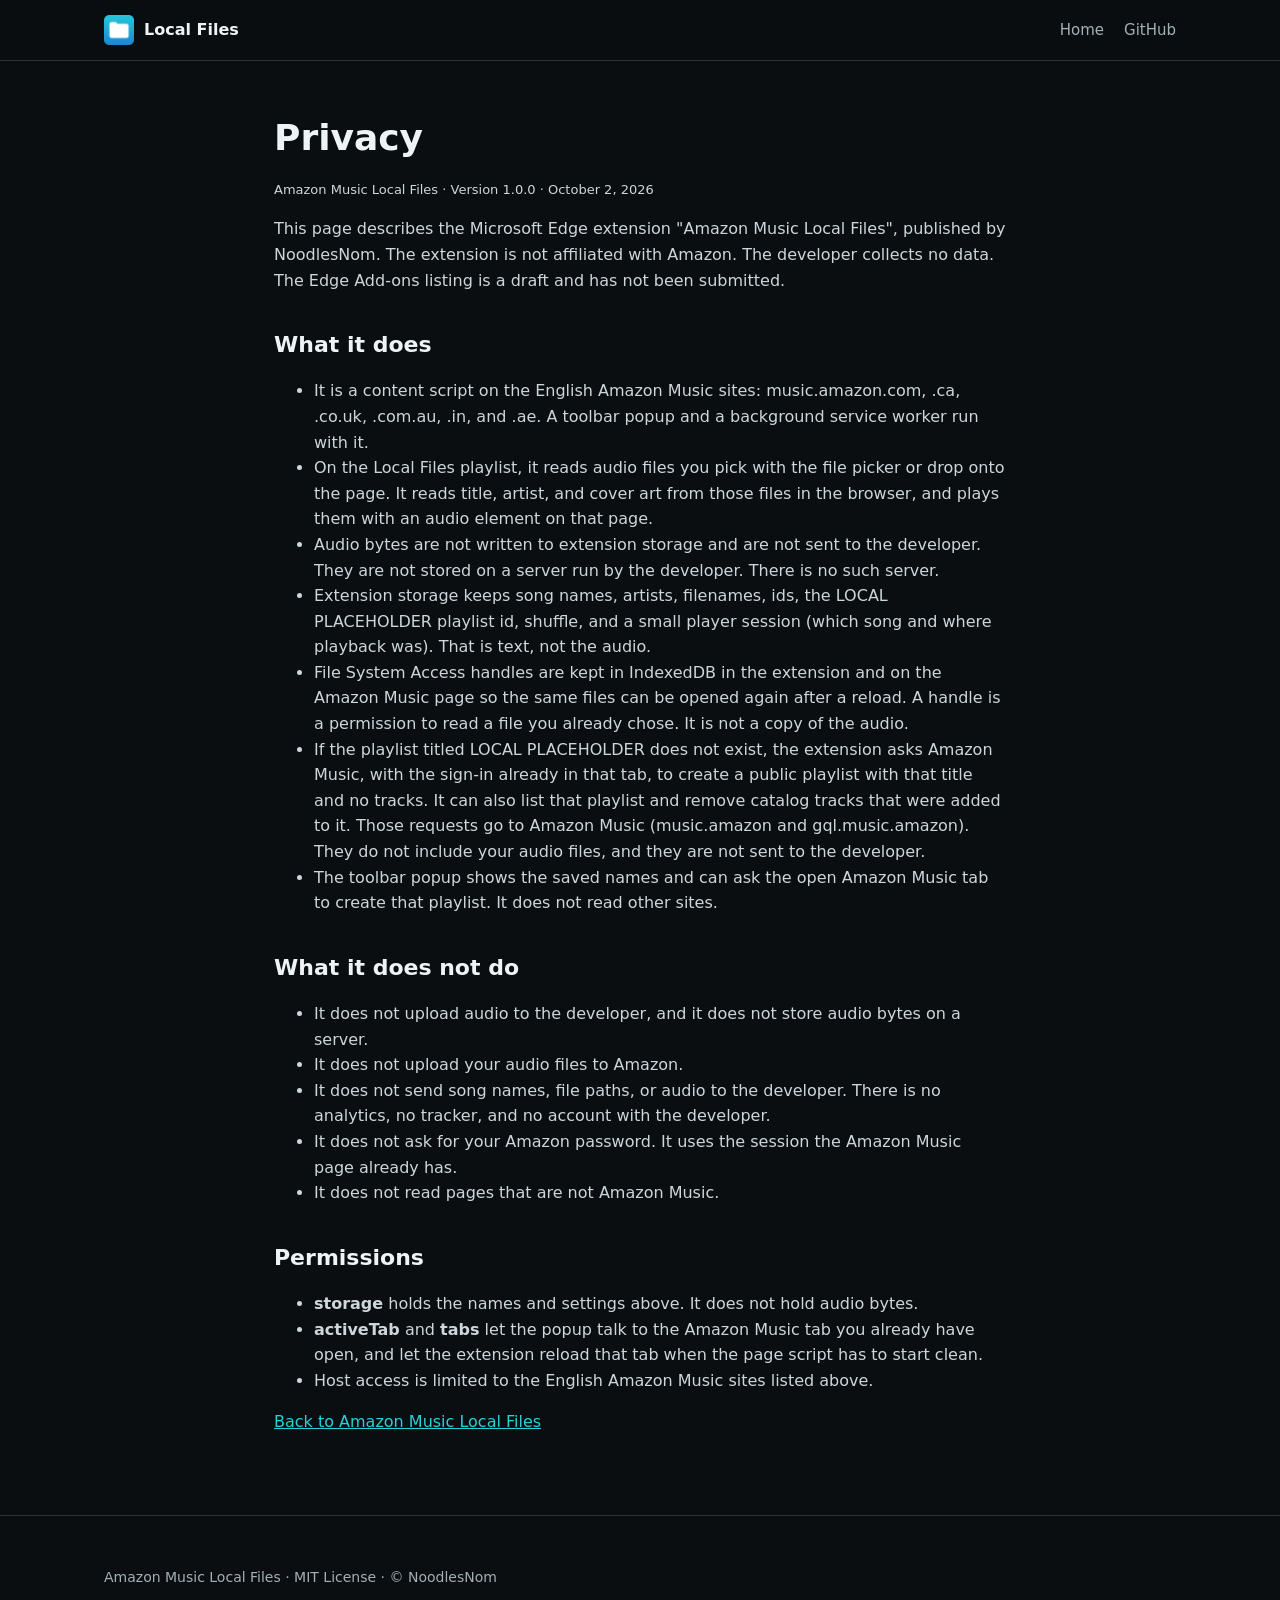
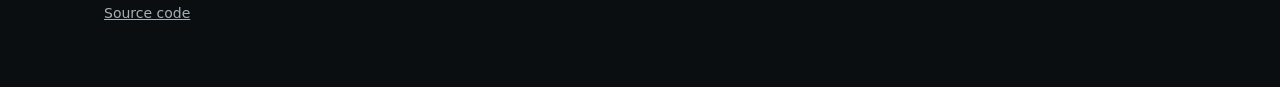
==== docs/privacy.html @ 9bb5f521 "Add Amazon Music Local Files 1.0.0. Play local audio on an Amazon Music playlist named LOCAL PLACEHO" ====
<!doctype html>
<html lang="en">
<head>
<meta charset="utf-8">
<meta name="viewport" content="width=device-width, initial-scale=1">
<title>Privacy: Amazon Music Local Files</title>
<meta name="description" content="Privacy notes for Amazon Music Local Files. The developer collects no data. Audio files stay on this computer and are not uploaded.">
<link rel="icon" href="img/icon.png">
<link rel="stylesheet" href="style.css">
</head>
<body>
<header class="top">
  <div class="wrap">
    <a class="brand" href="./"><img src="img/icon.png" alt="">Local Files</a>
    <nav><a href="./">Home</a><a href="https://github.com/NoodlesNom/local-files-for-amazon-music">GitHub</a></nav>
  </div>
</header>
<main class="doc">
  <h1>Privacy</h1>
  <p class="note">Amazon Music Local Files · Version 1.0.0 · October 2, 2026</p>
  <p>This page describes the Microsoft Edge extension "Amazon Music Local Files", published by NoodlesNom. The extension is not affiliated with Amazon. The developer collects no data. The Edge Add-ons listing is a draft and has not been submitted.</p>

  <h2>What it does</h2>
  <ul>
    <li>It is a content script on the English Amazon Music sites: music.amazon.com, .ca, .co.uk, .com.au, .in, and .ae. A toolbar popup and a background service worker run with it.</li>
    <li>On the Local Files playlist, it reads audio files you pick with the file picker or drop onto the page. It reads title, artist, and cover art from those files in the browser, and plays them with an audio element on that page.</li>
    <li>Audio bytes are not written to extension storage and are not sent to the developer. They are not stored on a server run by the developer. There is no such server.</li>
    <li>Extension storage keeps song names, artists, filenames, ids, the LOCAL PLACEHOLDER playlist id, shuffle, and a small player session (which song and where playback was). That is text, not the audio.</li>
    <li>File System Access handles are kept in IndexedDB in the extension and on the Amazon Music page so the same files can be opened again after a reload. A handle is a permission to read a file you already chose. It is not a copy of the audio.</li>
    <li>If the playlist titled LOCAL PLACEHOLDER does not exist, the extension asks Amazon Music, with the sign-in already in that tab, to create a public playlist with that title and no tracks. It can also list that playlist and remove catalog tracks that were added to it. Those requests go to Amazon Music (music.amazon and gql.music.amazon). They do not include your audio files, and they are not sent to the developer.</li>
    <li>The toolbar popup shows the saved names and can ask the open Amazon Music tab to create that playlist. It does not read other sites.</li>
  </ul>

  <h2>What it does not do</h2>
  <ul>
    <li>It does not upload audio to the developer, and it does not store audio bytes on a server.</li>
    <li>It does not upload your audio files to Amazon.</li>
    <li>It does not send song names, file paths, or audio to the developer. There is no analytics, no tracker, and no account with the developer.</li>
    <li>It does not ask for your Amazon password. It uses the session the Amazon Music page already has.</li>
    <li>It does not read pages that are not Amazon Music.</li>
  </ul>

  <h2>Permissions</h2>
  <ul>
    <li><b>storage</b> holds the names and settings above. It does not hold audio bytes.</li>
    <li><b>activeTab</b> and <b>tabs</b> let the popup talk to the Amazon Music tab you already have open, and let the extension reload that tab when the page script has to start clean.</li>
    <li>Host access is limited to the English Amazon Music sites listed above.</li>
  </ul>

  <p><a href="./">Back to Amazon Music Local Files</a></p>
</main>
<footer>
  <div class="wrap">
    <p>Amazon Music Local Files · MIT License · © NoodlesNom</p>
    <p><a href="https://github.com/NoodlesNom/local-files-for-amazon-music">Source code</a></p>
  </div>
</footer>
</body>
</html>
---- docs/style.css ----
:root {
  --bg: #0b0e10; --panel: #13181b; --panel2: #1a2024; --line: #2a3237; --text: #eef3f5; --muted: #a3b0b6;
  --accent: #25d1da; --blue: #1a6fd1; --radius: 14px;
}
* { box-sizing: border-box; }
html { scroll-behavior: smooth; }
body { margin: 0; background: var(--bg); color: var(--text); font: 16px/1.6 system-ui, -apple-system, "Segoe UI", Roboto, "Helvetica Neue", Arial, sans-serif; }
a { color: var(--accent); }
img { max-width: 100%; height: auto; display: block; }
.wrap { max-width: 1120px; margin: 0 auto; padding: 0 24px; }
header.top { position: sticky; top: 0; z-index: 10; background: rgba(11, 14, 16, .88); backdrop-filter: blur(8px); border-bottom: 1px solid var(--line); }
header.top .wrap { display: flex; align-items: center; justify-content: space-between; height: 60px; gap: 16px; }
.brand { display: flex; align-items: center; gap: 10px; color: var(--text); text-decoration: none; font-weight: 700; }
.brand img { width: 30px; height: 30px; }
nav a { color: var(--muted); text-decoration: none; margin-left: 20px; font-size: 15px; }
nav a:hover { color: var(--text); }
.hero { padding: 72px 0 40px; background: radial-gradient(900px 400px at 15% 0%, rgba(37, 209, 218, .16), transparent 70%), radial-gradient(700px 400px at 90% 10%, rgba(26, 111, 209, .18), transparent 70%); }
.hero h1 { font-size: clamp(32px, 5vw, 54px); line-height: 1.1; margin: 0 0 16px; letter-spacing: -.02em; }
.hero h1 span { background: linear-gradient(90deg, var(--accent), #6aa8ff); -webkit-background-clip: text; background-clip: text; color: transparent; }
.lead { font-size: 19px; color: var(--muted); max-width: 720px; margin: 0 0 28px; }
.buttons { display: flex; flex-wrap: wrap; gap: 12px; margin-bottom: 14px; }
.btn { display: inline-block; padding: 11px 20px; border-radius: 10px; font-weight: 600; text-decoration: none; border: 1px solid var(--line); color: var(--text); background: var(--panel2); }
.btn.primary { background: var(--accent); color: #062326; border-color: var(--accent); }
.btn[aria-disabled="true"] { opacity: .75; cursor: default; }
.note { font-size: 13px; color: var(--muted); }
.note.versions { margin: 0 0 6px; }
.btn .bver { font-variant-numeric: tabular-nums; opacity: .85; font-weight: 500; }
.shot { width: min(100%, 828px); margin: 40px auto 0; border-radius: var(--radius); overflow: hidden; }
.shot img { width: 100%; height: auto; }
section { padding: 64px 0; border-top: 1px solid var(--line); }
section h2 { font-size: 32px; margin: 0 0 10px; letter-spacing: -.01em; }
section > .wrap > p.sub { color: var(--muted); margin: 0 0 32px; max-width: 760px; }
.grid { display: grid; grid-template-columns: repeat(auto-fit, minmax(300px, 1fr)); gap: 18px; }
.card { background: var(--panel); border: 1px solid var(--line); border-radius: var(--radius); padding: 22px; }
.card h3 { margin: 0 0 8px; font-size: 18px; }
.card p, .card li { color: var(--muted); font-size: 15px; }
.card p { margin: 0; }
.card ul { margin: 8px 0 0; padding-left: 18px; }
.icon { display: inline-flex; width: 36px; height: 36px; align-items: center; justify-content: center; border-radius: 10px; background: rgba(37, 209, 218, .14); color: var(--accent); font-weight: 700; margin-bottom: 12px; }
.split { display: grid; grid-template-columns: 1.35fr 1fr; gap: 40px; align-items: center; margin-top: 48px; }
.split.rev { grid-template-columns: 1fr 1.35fr; }
.split.rev .media { order: 2; }
.split .media { border-radius: var(--radius); overflow: hidden; border: 1px solid var(--line); }
.split .media img { width: 100%; height: auto; }
.split h3 { font-size: 24px; margin: 0 0 10px; }
.split p, .split li { color: var(--muted); }
.popup-wrap { display: grid; grid-template-columns: 340px 1fr; gap: 48px; align-items: start; }
.popup-wrap .popup-img { border-radius: 12px; overflow: hidden; border: 1px solid var(--line); box-shadow: 0 20px 60px rgba(0, 0, 0, .5); }
dl.controls { margin: 0; display: grid; grid-template-columns: 200px 1fr; gap: 12px 20px; }
dl.controls dt { font-weight: 600; }
dl.controls dd { margin: 0; color: var(--muted); }
.dot { display: inline-block; width: 10px; height: 10px; border-radius: 50%; margin-right: 6px; vertical-align: 0; }
.g { background: #3ddc84; } .a { background: #ffb300; } .r { background: #ff5252; } .n { background: #8a8f91; }
ol.steps { padding-left: 22px; } ol.steps li { margin: 6px 0; color: var(--muted); } ol.steps li b { color: var(--text); }
code, kbd { background: var(--panel2); border: 1px solid var(--line); border-radius: 6px; padding: 1px 6px; font-size: .92em; }
.disclaimer { background: rgba(255, 179, 0, .08); border: 1px solid rgba(255, 179, 0, .35); border-radius: var(--radius); padding: 16px 20px; color: #f3dca6; }
footer { border-top: 1px solid var(--line); padding: 36px 0 48px; color: var(--muted); font-size: 14px; }
footer a { color: var(--muted); }
.doc { max-width: 780px; padding: 48px 24px 64px; margin: 0 auto; }
.doc h1 { font-size: 36px; margin: 0 0 6px; }
.doc h2 { font-size: 22px; margin: 34px 0 8px; }
.doc p, .doc li { color: #cdd6da; }
.pill { display: inline-flex; align-items: center; gap: 8px; margin-bottom: 20px; padding: 5px 14px 5px 5px; border-radius: 999px; border: 1px solid rgba(37, 209, 218, .35); background: rgba(37, 209, 218, .08); color: var(--text); text-decoration: none; font-size: 14px; }
.pill b { white-space: nowrap; flex: none; background: var(--accent); color: #062326; border-radius: 999px; padding: 2px 10px; font-size: 12px; }
.pill:hover { border-color: var(--accent); }
.tag { display: inline-block; vertical-align: middle; margin-left: 6px; padding: 1px 8px; border-radius: 999px; background: rgba(37, 209, 218, .16); color: var(--accent); font-size: 11px; font-weight: 700; letter-spacing: .04em; text-transform: uppercase; }
.split .tag { margin: 0 0 10px; }
.card { position: relative; }
.card .icon + .tag { position: absolute; top: 28px; right: 22px; margin: 0; }
.grid > .card.new { grid-column: 1 / -1; }
.grid.five { grid-template-columns: repeat(6, 1fr); }
.grid.five > .card { grid-column: span 2; }
.grid.five > .card:nth-child(n+4) { grid-column: span 3; }
.doc .table-wrap { overflow-x: auto; }
.card.new { border-color: rgba(37, 209, 218, .45); background: linear-gradient(160deg, rgba(37, 209, 218, .10), var(--panel) 60%); }
ul.ticks { list-style: none; padding: 0; margin: 14px 0 0; }
ul.ticks li { position: relative; padding-left: 26px; margin: 8px 0; }
ul.ticks li::before { content: "✓"; position: absolute; left: 0; top: 0; color: var(--accent); font-weight: 700; }
.changelog { display: grid; grid-template-columns: repeat(auto-fit, minmax(190px, 1fr)); gap: 16px; }
.changelog .card h3 { font-size: 20px; }
.card p.upd-note { margin-top: 12px; padding: 10px 12px; border-radius: 10px; background: rgba(26, 111, 209, .14); border: 1px solid rgba(26, 111, 209, .45); color: #cdd6da; }
.card p.upd-note b { color: var(--text); }

.kicker { font-size: 18px; font-weight: 600; color: var(--text); max-width: 720px; margin: 0 0 14px; }
.search-stage {
  background:
    radial-gradient(640px 280px at 72% 0%, rgba(37, 209, 218, .20), transparent 70%),
    radial-gradient(480px 240px at 10% 100%, rgba(26, 111, 209, .16), transparent 70%),
    #13181b;
  padding: 64px 24px 72px;
  display: flex;
  justify-content: center;
}
.search-demo { display: flex; flex-direction: column; align-items: flex-end; gap: 16px; width: min(560px, 100%); }
.demo-btn {
  width: 64px; height: 64px; border-radius: 50%;
  border: 2px solid #25d1da; background: rgba(20, 22, 23, .92); color: #25d1da;
  display: flex; align-items: center; justify-content: center;
  box-shadow: 0 8px 24px rgba(0, 0, 0, .35);
}
.demo-btn svg { width: 32px; height: 32px; display: block; }
.demo-pop {
  display: flex; flex-wrap: wrap; align-items: center; gap: 12px;
  width: 100%; padding: 16px;
  border: 2px solid #3a3f41; border-radius: 20px; background: #0f1111;
  box-shadow: 0 16px 50px rgba(0, 0, 0, .45);
}
.demo-input {
  flex: 1 1 180px; min-width: 0; height: 56px;
  border: 2px solid #25d1da; border-radius: 12px; background: #1c1f20;
  color: rgba(255, 255, 255, .45); font: 26px/56px system-ui, -apple-system, "Segoe UI", sans-serif;
  padding: 0 16px;
}
.demo-go {
  height: 56px; border-radius: 12px; background: #25d1da; color: #0f1111;
  font: 600 26px/56px system-ui, -apple-system, "Segoe UI", sans-serif; padding: 0 20px;
}
@media (max-width: 860px) {
  .split, .split.rev, .popup-wrap, .grid.five { grid-template-columns: 1fr; }
  .grid.five > .card, .grid.five > .card:nth-child(n+4) { grid-column: auto; }
  .split.rev .media { order: 0; }
  dl.controls { grid-template-columns: 1fr; gap: 2px; } dl.controls dd { margin-bottom: 10px; }
  nav a { margin-left: 12px; }
}
@media (max-width: 560px) {
  nav a.hide-s { display: none; }
  .brand { white-space: nowrap; } nav { white-space: nowrap; } nav a { margin-left: 10px; font-size: 14px; }
  .pill { font-size: 12px; border-radius: 16px; }
}

.hist-pop {
  width: min(360px, 100%);
  display: flex; flex-direction: column; gap: 12px;
  padding: 20px; border: 2px solid #3a3f41; border-radius: 20px; background: #0f1111;
  box-shadow: 0 16px 50px rgba(0,0,0,.45); text-align: left;
}
.hist-pop h2 { margin: 0; font-size: 22px; }
.hist-pop label { display: flex; flex-direction: column; gap: 6px; color: rgba(255,255,255,.75); font-size: 14px; }
.hist-pop label span {
  display: block; height: 48px; padding: 0 14px; border: 2px solid #3a3f41; border-radius: 12px;
  background: #1c1f20; color: #fff; font: 20px/48px system-ui, sans-serif;
}
.hist-pop .demo-go { text-align: center; }
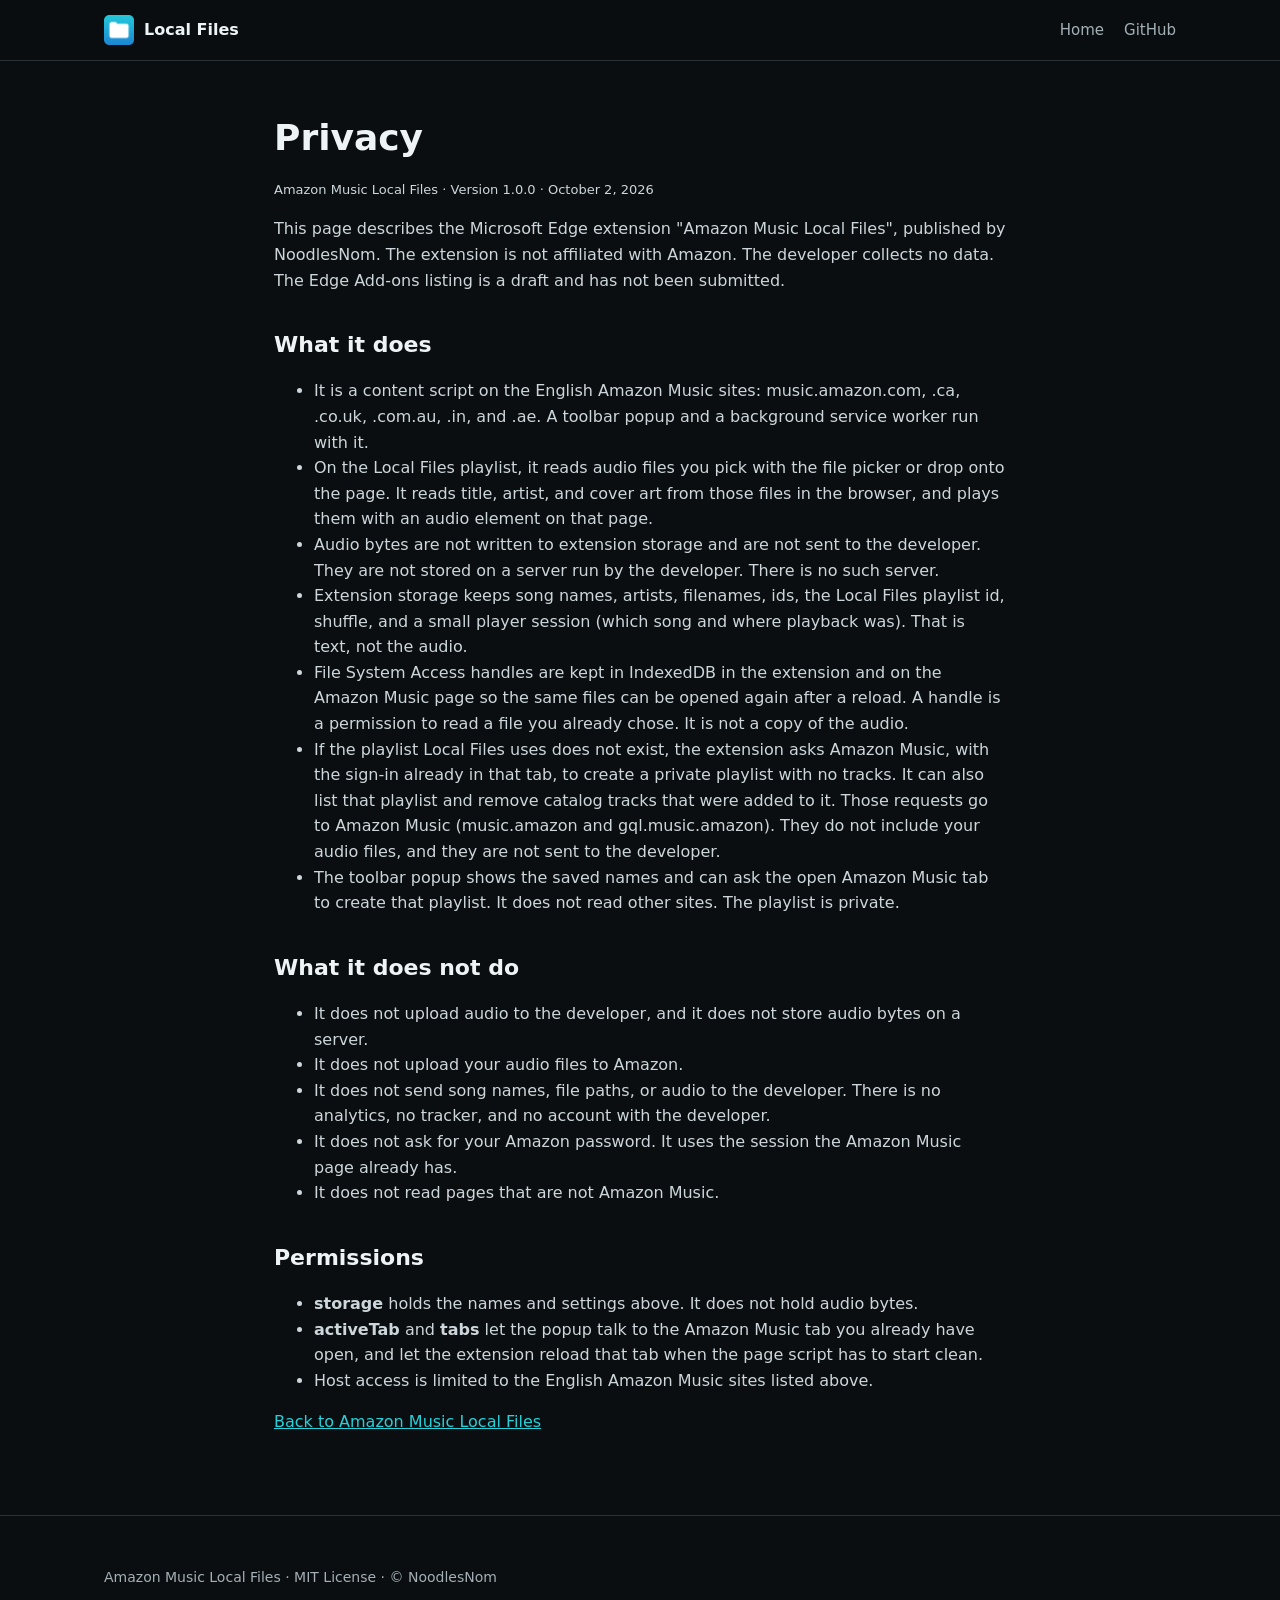
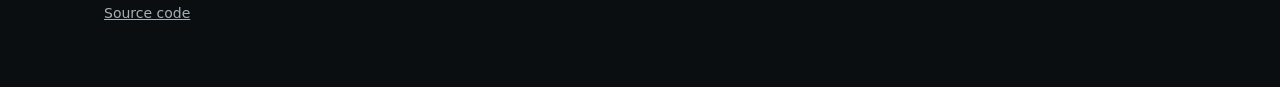
==== commit a8219f85: "Make the Local Files playlist private and update the site. Create that playlist as private, hide the" ====
--- a/docs/privacy.html
+++ b/docs/privacy.html
@@ -25,10 +25,10 @@
     <li>It is a content script on the English Amazon Music sites: music.amazon.com, .ca, .co.uk, .com.au, .in, and .ae. A toolbar popup and a background service worker run with it.</li>
     <li>On the Local Files playlist, it reads audio files you pick with the file picker or drop onto the page. It reads title, artist, and cover art from those files in the browser, and plays them with an audio element on that page.</li>
     <li>Audio bytes are not written to extension storage and are not sent to the developer. They are not stored on a server run by the developer. There is no such server.</li>
-    <li>Extension storage keeps song names, artists, filenames, ids, the LOCAL PLACEHOLDER playlist id, shuffle, and a small player session (which song and where playback was). That is text, not the audio.</li>
+    <li>Extension storage keeps song names, artists, filenames, ids, the Local Files playlist id, shuffle, and a small player session (which song and where playback was). That is text, not the audio.</li>
     <li>File System Access handles are kept in IndexedDB in the extension and on the Amazon Music page so the same files can be opened again after a reload. A handle is a permission to read a file you already chose. It is not a copy of the audio.</li>
-    <li>If the playlist titled LOCAL PLACEHOLDER does not exist, the extension asks Amazon Music, with the sign-in already in that tab, to create a public playlist with that title and no tracks. It can also list that playlist and remove catalog tracks that were added to it. Those requests go to Amazon Music (music.amazon and gql.music.amazon). They do not include your audio files, and they are not sent to the developer.</li>
-    <li>The toolbar popup shows the saved names and can ask the open Amazon Music tab to create that playlist. It does not read other sites.</li>
+    <li>If the playlist Local Files uses does not exist, the extension asks Amazon Music, with the sign-in already in that tab, to create a private playlist with no tracks. It can also list that playlist and remove catalog tracks that were added to it. Those requests go to Amazon Music (music.amazon and gql.music.amazon). They do not include your audio files, and they are not sent to the developer.</li>
+    <li>The toolbar popup shows the saved names and can ask the open Amazon Music tab to create that playlist. It does not read other sites. The playlist is private.</li>
   </ul>
 
   <h2>What it does not do</h2>
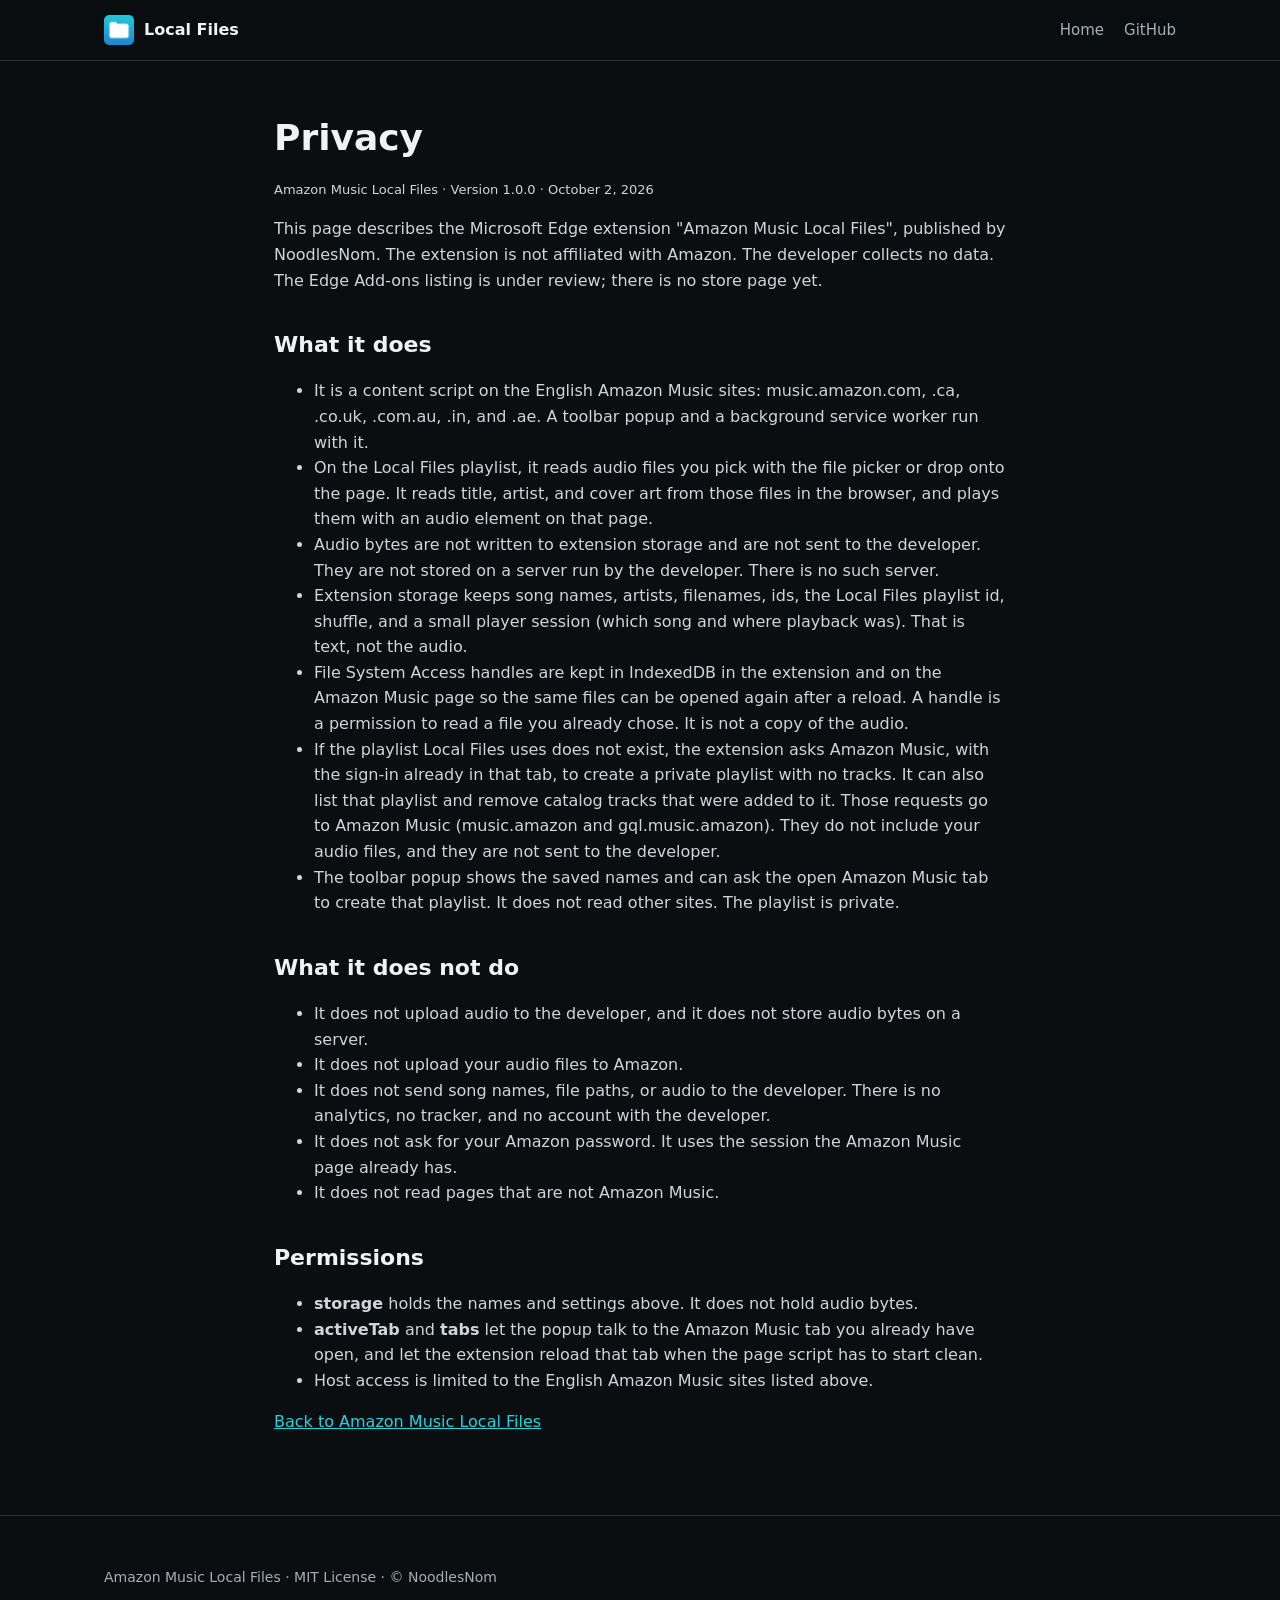
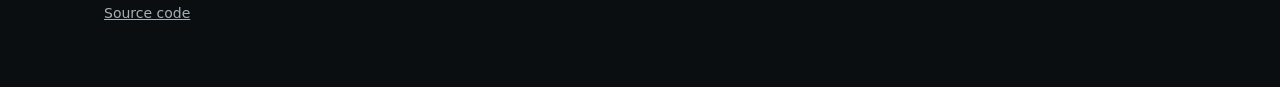
==== commit c18bfabc: "Update Edge listing status to under review" ====
--- a/docs/privacy.html
+++ b/docs/privacy.html
@@ -18,7 +18,7 @@
 <main class="doc">
   <h1>Privacy</h1>
   <p class="note">Amazon Music Local Files · Version 1.0.0 · October 2, 2026</p>
-  <p>This page describes the Microsoft Edge extension "Amazon Music Local Files", published by NoodlesNom. The extension is not affiliated with Amazon. The developer collects no data. The Edge Add-ons listing is a draft and has not been submitted.</p>
+  <p>This page describes the Microsoft Edge extension "Amazon Music Local Files", published by NoodlesNom. The extension is not affiliated with Amazon. The developer collects no data. The Edge Add-ons listing is under review; there is no store page yet.</p>
 
   <h2>What it does</h2>
   <ul>
